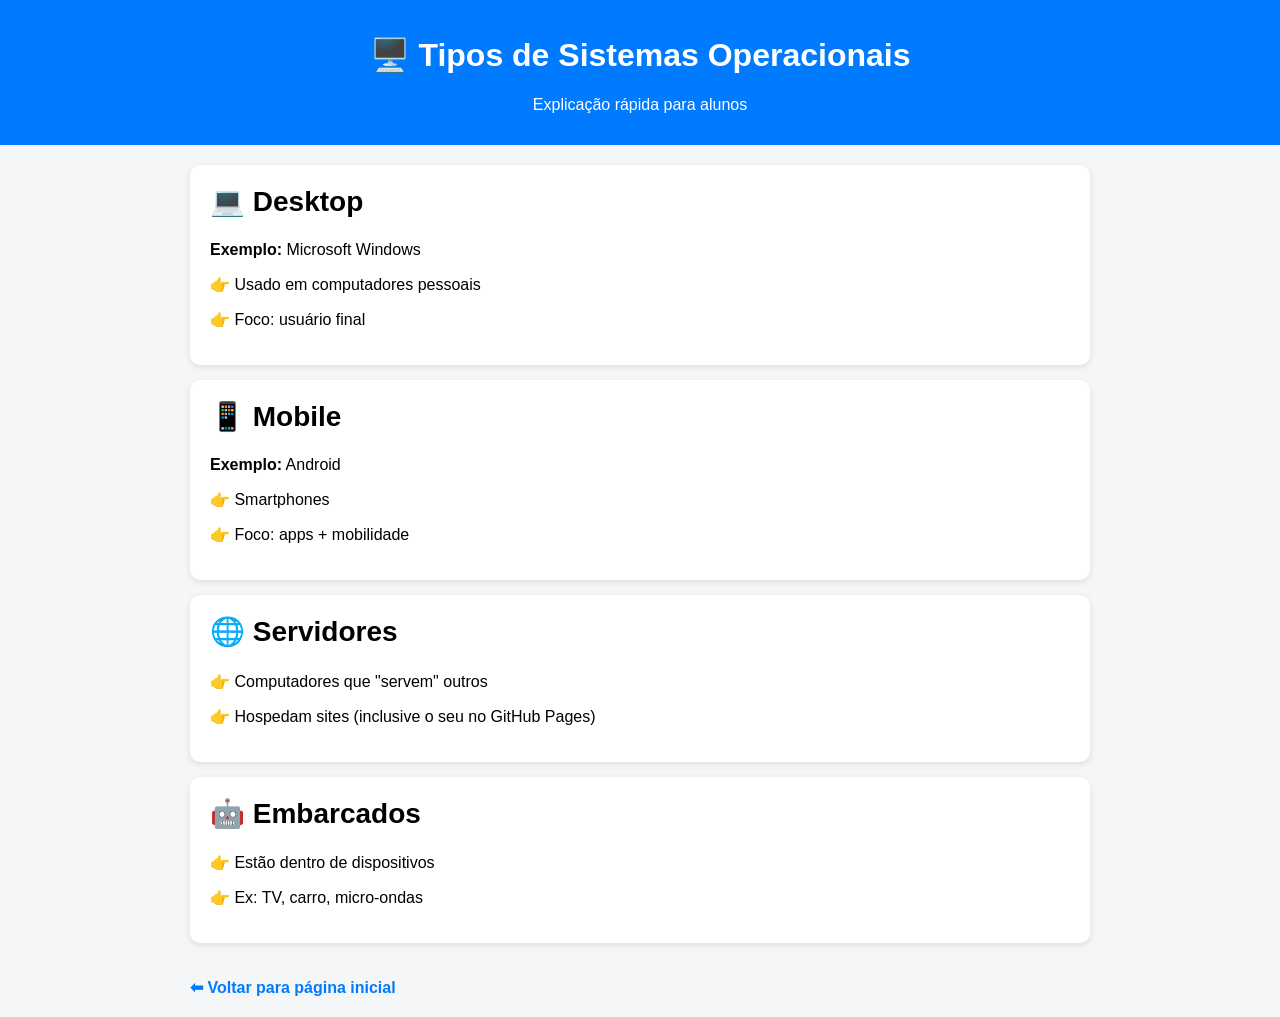
==== aula.html @ b93686e2 "Create aula.html" ====
<!DOCTYPE html>
<html lang="pt-BR">
<head>
  <meta charset="UTF-8">
  <title>Tipos de Sistemas Operacionais</title>

  <style>
    body {
      font-family: Arial, sans-serif;
      margin: 0;
      background: #f4f6f8;
    }

    header {
      background: #007BFF;
      color: white;
      padding: 15px;
      text-align: center;
    }

    .container {
      max-width: 900px;
      margin: auto;
      padding: 20px;
    }

    .card {
      background: white;
      padding: 20px;
      margin-bottom: 15px;
      border-radius: 10px;
      box-shadow: 0 2px 6px rgba(0,0,0,0.1);
    }

    h2 {
      margin-top: 0;
    }

    .icone {
      font-size: 28px;
    }

    a {
      display: inline-block;
      margin-top: 20px;
      text-decoration: none;
      color: #007BFF;
      font-weight: bold;
    }

    a:hover {
      text-decoration: underline;
    }
  </style>
</head>

<body>

<header>
  <h1>🖥️ Tipos de Sistemas Operacionais</h1>
  <p>Explicação rápida para alunos</p>
</header>

<div class="container">

  <div class="card">
    <h2 class="icone">💻 Desktop</h2>
    <p><strong>Exemplo:</strong> Microsoft Windows</p>
    <p>👉 Usado em computadores pessoais</p>
    <p>👉 Foco: usuário final</p>
  </div>

  <div class="card">
    <h2 class="icone">📱 Mobile</h2>
    <p><strong>Exemplo:</strong> Android</p>
    <p>👉 Smartphones</p>
    <p>👉 Foco: apps + mobilidade</p>
  </div>

  <div class="card">
    <h2 class="icone">🌐 Servidores</h2>
    <p>👉 Computadores que "servem" outros</p>
    <p>👉 Hospedam sites (inclusive o seu no GitHub Pages)</p>
  </div>

  <div class="card">
    <h2 class="icone">🤖 Embarcados</h2>
    <p>👉 Estão dentro de dispositivos</p>
    <p>👉 Ex: TV, carro, micro-ondas</p>
  </div>

  <a href="index.html">⬅ Voltar para página inicial</a>

</div>

</body>
</html>
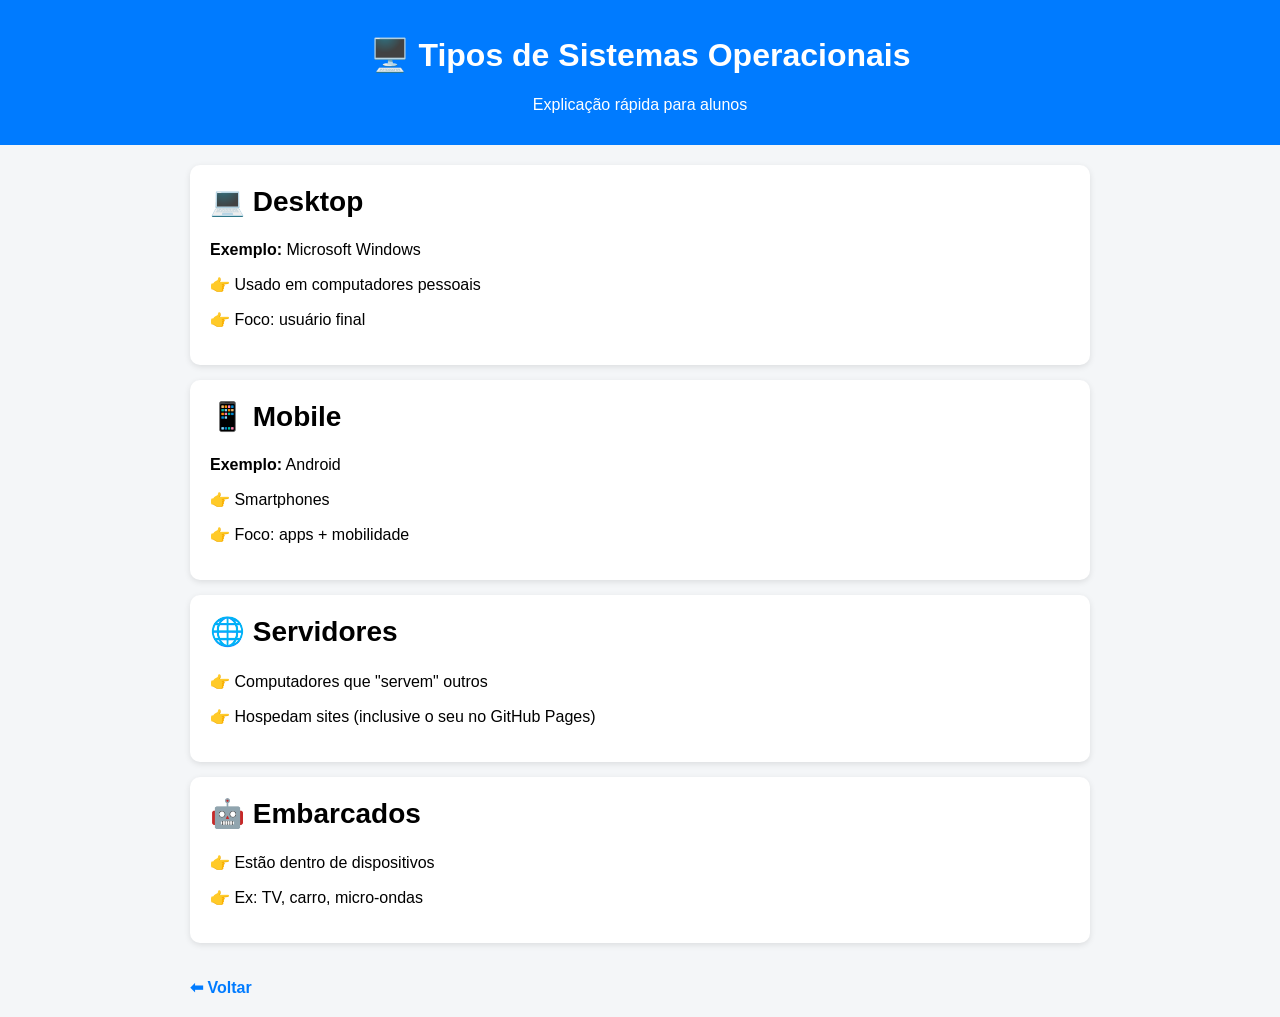
==== commit 447e0625: "Update aula.html" ====
--- a/aula.html
+++ b/aula.html
@@ -89,7 +89,7 @@
     <p>👉 Ex: TV, carro, micro-ondas</p>
   </div>
 
-  <a href="index.html">⬅ Voltar para página inicial</a>
+  <a href="index.html">⬅ Voltar</a>
 
 </div>
 
